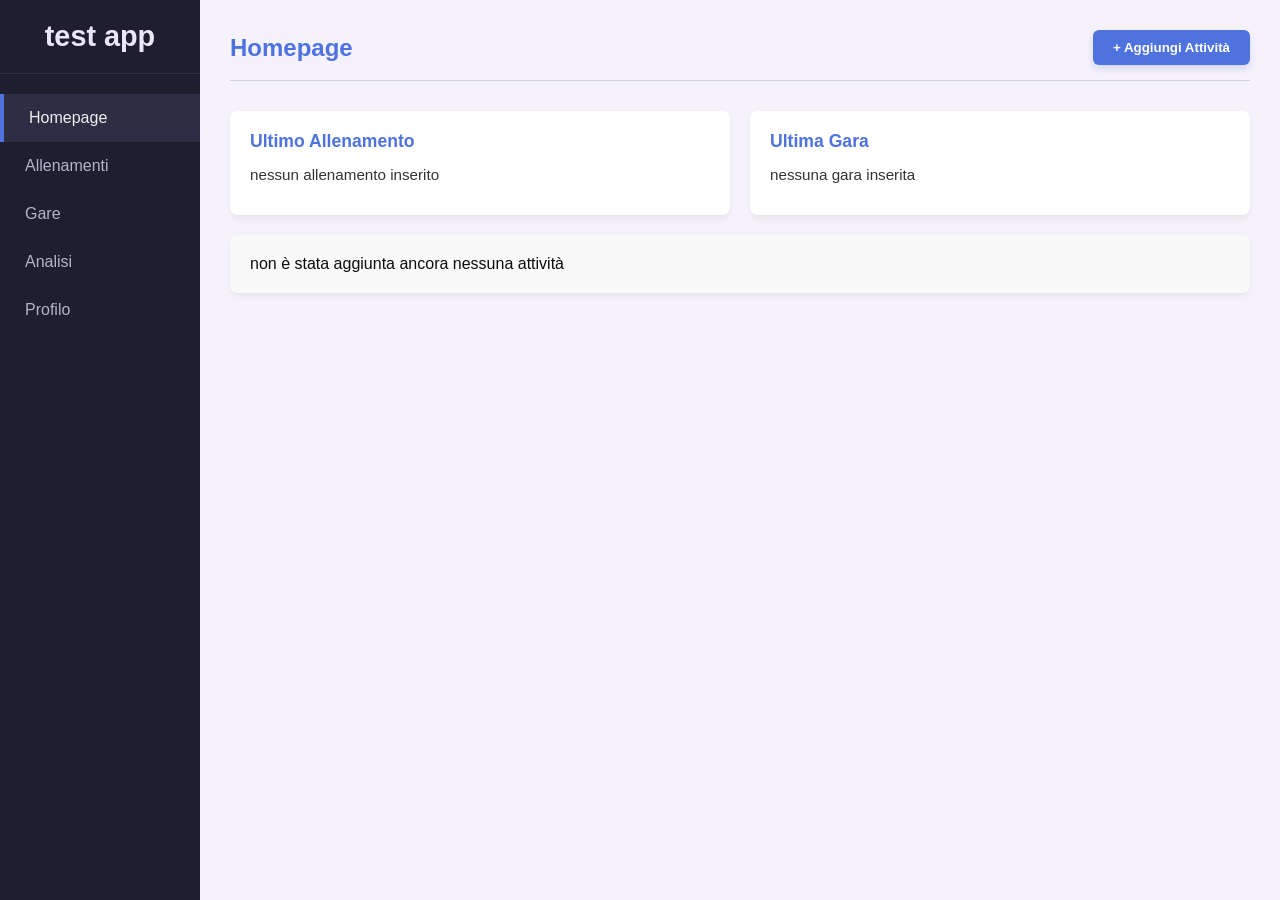
==== index.html @ 4e47ffd7 "update sito update sito" ====
<!DOCTYPE html>
<html lang="it">
    <head>
        <title>homepage</title>
        <meta charset="UTF-8">
        <link rel="stylesheet" href="style.css">
    </head>
    <body>
        <aside class="sidebar"> <!--aside serve per definire una parte della pagina secondaria, menu, sidebar ecc.-->
            <div class="logo"><h2>test app</h2></div><!--!!!!!!!!!!!!!!!!!!!!!!! DA CAMBIARE IL NOMEEEEEEE-->
            <nav class="menu"> <!--nav serve per definire i collegamenti di navigazione principali, quindi, i link alle altre pagine ecc.-->
                <ul>
                    <li><a href="index.html" class="active">Homepage</a></li>
                    <li><a href="allenamenti.html">Allenamenti</a></li>
                    <li><a href="gare.html">Gare</a></li>
                    <li><a href="analisi.html">Analisi</a></li>
                    <li><a href="profilo.html" >Profilo</a></li><!--href serve per inserire un collegamento ipertestuale-->
                </ul>
            </nav>
        </aside>
        <main class="main-content">
            <header>
                <h2>Homepage</h2>
                <div class="header-row">
                    <button class="aggiungiAttivita">+ Aggiungi Attività</button> 
                </div>
            </header>
            <section class="content">
                <div class="card" id="ultimoAllenamentoHome">
                    <div class="card-header"><span>Ultimo Allenamento</span></div>
                    <div class="card-body"><p>nessun allenamento inserito</p></div>
                </div>
                <div class="card" id="ultimaGaraHome">
                    <div class="card-header"><span>Ultima Gara</span></div>
                    <div class="card-body"><p>nessuna gara inserita</p></div>
                </div>
                <div class="card storicoHome">
                    <div class="card-header"><span>Storico Attività</span></div>
                    <div class="card-body storicoHome">
                        <p>non è stata aggiunta ancora nessuna attività</p>
                    </div>
                </div>
            </section>
            <div id="modalAttivita" class="modal">
     <div class="modal-content">
        <h3>Nuova Attività</h3>
            
            <form id="formAttivita">
                <div class="form-group">
                    <label>Tipo di Attività</label>
                    <select id="tipoAttivita">
                        <option value="">Seleziona</option>
                        <option value="allenamento">Allenamento</option>
                        <option value="gara">Gara</option>
                    </select> 
                </div>
                
                <div class="form-group">
                    <label>Data</label>
                    <input type="date" id="dataAttivita">
                </div>
                
                <div class="sezioneAllenamento" style="display:none">
                    <div class="form-group">
                        <label>Tipo di Allenamento</label>
                        <select id="tipoAllenamento">
                            <option value="">Seleziona</option>
                            <option value="lungo">Lungo</option>
                            <option value="ripetute">Ripetute</option>
                            <option value="medio">Medio</option>
                            <option value="fartlek">Fartlek</option>
                            <option value="progressivo">Progressivo</option>
                            <option value="lento">Lento</option>
                            <option value="Tempo">Tempo Run</option>
                            <option value="recovery">Recovery Run</option>
                        </select>
                    </div>
                    
                    <div id="allenamentoSemplice" style="display: none">
                        <div class="form-group">
                            <label>Distanza (km): </label>
                            <input type="number" id="km" min="0.00000000001" step="any">
                        </div>
                        <div class="form-group">
                            <label>Tempo: </label>
                            <input type="text" id="tempoTotale" placeholder="es. 45:30">
                        </div>
                        <p style="margin: 10px 0; font-weight: 600; color: #4e73df;">
                            Ritmo: <span id="ritmoCalcolato">-</span> /km
                        </p>
                    </div>
                    
                    <div id="allenamentoRipetute" style="display: none;">
                        <div class="form-group">
                            <label>Descrizione complessiva: </label>
                            <input type="text" id="descrizioneRipetute" placeholder="ex. 5x600">
                        </div>
                        
                        <label style="font-weight: 600; color: #5a5c69; font-size: 0.9rem;">Tempi singole ripetute:</label>
                        <div id="listaRipetute"></div>
                    </div>
                </div>

                <div id="sezioneGara" style="display:none">
                    <div class="form-group">
                        <label>Distanza: </label>
                        <input type="text" id="tipoGara" placeholder="es. 800m">
                    </div>
                    <div class="form-group">
                        <label>Luogo: </label>
                        <input type="text" id="luogoGara">
                    </div>
                    <div class="form-group">
                        <label>Tempo: </label>
                        <input type="text" id="tempoGara" placeholder="es. 2:02.25">
                    </div>
                </div>
                
                <div class="form-group" style="margin-top: 15px;">
                    <label>Sensazioni</label>
                    <textarea id="sensazioni" rows="3" placeholder="Come è andata?"></textarea>
                </div>
                
                <div class="modal-buttons">
                    <button type="button" id="annullaModal" style="background-color: #ffffff; border-color: #4e73df; color:#5a5c69">Annulla</button>
                    <button type="submit">Salva</button>
                </div>
            </form>
        </div>
    </div>
        </main>
    <script src="js/script.js"></script>
    <script src="js/storage.js"></script>
    <script src="js/utilis.js"></script>
    </body>
</html>
---- style.css ----
* {
    margin: 0px;
    padding: 0px; 
    font-family: 'Segoe UI', Tahoma, Geneva, Verdana, sans-serif;
    box-sizing: border-box;
}

body {
    background-color: #ECE7F8;
    display: flex;
    min-height: 100vh;
}

a {
    text-decoration: none;
}

.sidebar {
    background-color: #1e1e2f;
    color: #ECE7F8;
    width: 200px; 
    display: flex; 
    flex-direction: column;
    position: sticky;
    top: 0;
    height: 100vh;
    z-index: 10;
}

.sidebar .logo {
    padding: 20px;
    text-align: center;
    font-size: 1.2rem; 
    border-bottom: 1px solid #2d2d44;  
}

.sidebar .menu {
    flex: 1;
    padding: 20px 0;
}

.sidebar .menu ul {
    list-style: none; 
}

.sidebar .menu ul li a {
    display: block; 
    padding: 15px 25px;
    color: #b3b3cb;
    transition: all 0.3s ease;
}

.sidebar .menu ul li a:hover,
.sidebar .menu ul li a.active {
    background-color: #2d2d44;
    color: #eee;
    border-left: 4px solid #4e73df;
}

.main-content {
    flex: 1;
    background-color: #f5f2fc;
    padding: 30px;
}

header {
    margin-bottom: 30px;
    padding-bottom: 15px;
    border-bottom: 1px solid #d1d2d3;
    display: flex;
    align-items: center;
    justify-content: space-between;
    width: 100%;
}

header h2 {
    color: #4e73df;
    display: flex;
    align-items: center;
}

.content {
    display: flex;
    gap: 20px;
    flex-wrap: wrap;
}

.card {
    border-radius: 8px;
    padding: 20px;
    background: #ffffff;
    box-shadow: 0 4px 6px rgba(0,0,0,0.05);
    position: relative;
    flex: 1 1 300px;
    display: flex;
    flex-direction: column;
    transition: all 0.3s ease;
}

.card:hover {
    transform: translateY(-3px);
    box-shadow: 0 8px 15px rgba(0,0,0,0.08);
}

.card-header {
    font-weight: 600;
    font-size: 1.1rem;
    margin-bottom: 12px;
    color: #4e73df;
    display: flex;
    align-items: center;
    justify-content: space-between;
    padding-right: 30px;
}

.card-body p {
    color: #333;
    font-size: 0.95rem;
    margin-bottom: 8px;
    line-height: 1.5;
    padding-right: 25px;
}

.card-body p strong {
    color: #5a5c69;
}

.storicoHome {
    flex: 1 1 100%;
    max-width: 100%;
    background: #fafafa;
    opacity: 0.95;
}

button {
    padding: 10px 20px;
    background-color: #4e73df;
    text-align: center;
    cursor: pointer;
    font-weight: 600;
    display: inline-block;
    color: #fff;
    border: none;
    border-radius: 6px;
    box-shadow: 0 4px 6px rgba(78, 115, 223, 0.2);
    transition: all 0.2s ease;
}

button:hover {
    background-color: #375a7f;
    transform: translateY(-2px);
}

.modal {
    display: none; 
    position: fixed;
    z-index: 100;
    left: 0;
    top: 0;
    width: 100%;
    height: 100vh;
    background-color: rgba(0, 0, 0, 0.45); 
    backdrop-filter: blur(4px);
    overflow-y: auto;          
}

.modal.show {
    display: block;
}

.modal-content {
    background-color: #ffffff;
    margin: 40px auto;
    padding: 40px 25px;
    width: 92%;
    max-width: 750px; 
    min-height: auto;
    border-radius: 12px;
    box-shadow: 0 10px 30px rgba(0, 0, 0, 0.3);
}

.modal-content h3 {
    color: #4e73df;
    margin-bottom: 25px;
    font-size: 1.6rem;
    border-bottom: 2px solid #f5f2fc;
    padding-bottom: 10px;
}

.form-group {
    margin-bottom: 20px;
    display: flex;
    flex-direction: column;
    gap: 6px;
}

.form-group label {
    font-weight: 600;
    color: #5a5c69;
    font-size: 0.95rem;
}

.form-group input, 
.form-group select, 
.form-group textarea {
    width: 100%;
    padding: 11px 15px;
    border: 1px solid #d1d2d3;
    border-radius: 6px;
    font-family: inherit;
    font-size: 0.95rem;
    color: #333;
    background-color: #f8f9fc;
    transition: border-color 0.2s, background-color 0.2s;
}

.form-group input:focus, 
.form-group select:focus, 
.form-group textarea:focus {
    outline: none;
    border-color: #4e73df;
    background-color: #ffffff;
}

.sezioneAllenamento, 
#sezioneGara {
    background: #f8f9fc;
    padding: 20px;
    border-radius: 8px;
    border-left: 4px solid #4e73df;
    margin-bottom: 20px;
}

.modal-buttons {
    display: flex;
    justify-content: flex-end;
    gap: 12px;
    margin-top: 30px;
}

.blocco-ripetuta {
    background: #ffffff;
    padding: 12px 15px;
    border-radius: 6px;
    margin-bottom: 10px;
    border: 1px solid #e3e6f0;
    border-left: 4px solid #36b9cc; 
    display: flex;
    flex-wrap: wrap;
    align-items: center;
    gap: 15px;
    animation: comparsaFluida 0.25s ease;
}

.blocco-ripetuta label {
    font-weight: 600;
    min-width: 100px;
    color: #4e73df;
}

.gruppo-input-tempi {
    display: flex;
    gap: 10px;
    flex: 1;
    min-width: 250px;
}

.gruppo-input-tempi input {
    flex: 1;
    padding: 8px 12px;
    border: 1px solid #d1d2d3;
    border-radius: 4px;
    background-color: #f8f9fc;
}

@keyframes comparsaFluida {
    from { opacity: 0; transform: translateY(-8px); }
    to { opacity: 1; transform: translateY(0); }
}

.menu-card-container {
    position: absolute;
    top: 8px;
    right: 8px;
    z-index: 99;
}

.btn-menu-card {
    background: transparent !important;
    border: none !important;
    color: #a0a2b1 !important;
    font-size: 1.3rem !important;
    width: 32px !important;
    height: 32px !important;
    display: flex !important;
    align-items: center !important;
    justify-content: center !important;
    cursor: pointer !important;
    box-shadow: none !important;
    border-radius: 50% !important;
    transition: background-color 0.2s, color 0.2s !important;
    padding: 0 !important;
    margin: 0 !important;
    transform: none !important;
}

.btn-menu-card:hover {
    background-color: rgba(78, 115, 223, 0.1) !important;
    color: #4e73df !important;
}

.dropdown-menu-card {
    display: none;
    position: absolute;
    right: 0;
    top: 36px;
    background-color: #ffffff;
    min-width: 150px;
    box-shadow: 0 4px 12px rgba(0,0,0,0.15);
    border-radius: 6px;
    border: 1px solid #e3e6f0;
    overflow: hidden;
    z-index: 100;
}

.dropdown-menu-card.show {
    display: block;
}

.dropdown-item-card {
    color: #333 !important;
    padding: 10px 15px !important;
    font-size: 0.85rem !important;
    display: block !important;
    width: 100% !important;
    text-align: left !important;
    background: none !important;
    border: none !important;
    border-radius: 0 !important;
    box-shadow: none !important;
    font-weight: 500 !important;
    cursor: pointer !important;
    transform: none !important;
}

.dropdown-item-card:hover {
    background-color: #f8f9fc !important;
    color: #4e73df !important;
}

.dropdown-item-card.elimina {
    color: #e74a3b !important;
    border-top: 1px solid #f5f2fc !important;
}

.dropdown-item-card.elimina:hover {
    background-color: #fff1f0 !important;
    color: #e74a3b !important;
}

.storico-item {
    position: relative;
    padding: 15px 40px 15px 0;
    border-bottom: 1px solid #eee;
}
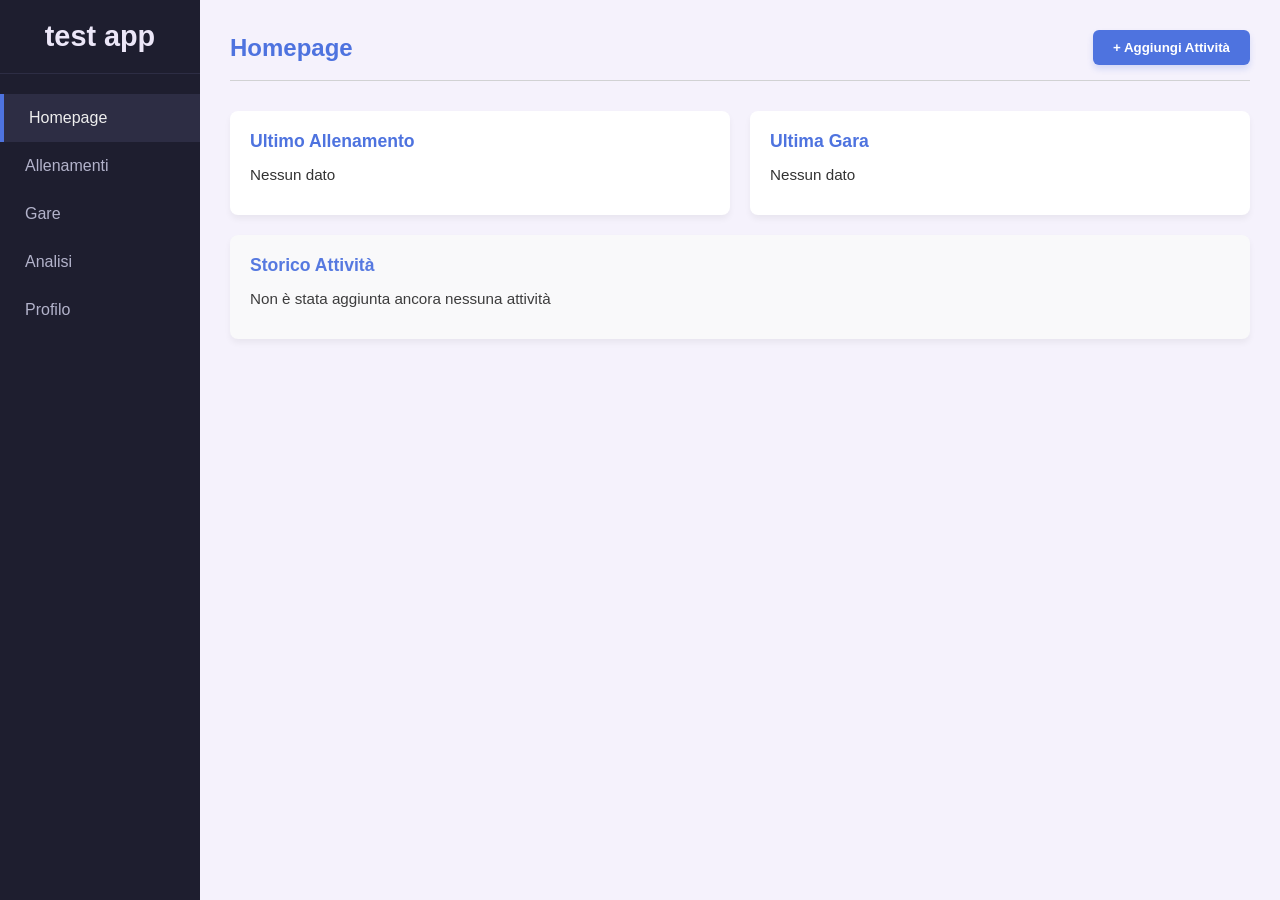
==== commit f95af37d: "nuovi aggiornamenti Aggiornamento dello script.js, calcolo ritmo medio ripetute, impostazione modifi" ====
--- a/index.html
+++ b/index.html
@@ -36,101 +36,101 @@
                 </div>
                 <div class="card storicoHome">
                     <div class="card-header"><span>Storico Attività</span></div>
-                    <div class="card-body storicoHome">
+                    <div class="card-body" id= "storicoHome">
                         <p>non è stata aggiunta ancora nessuna attività</p>
                     </div>
                 </div>
             </section>
             <div id="modalAttivita" class="modal">
-     <div class="modal-content">
-        <h3>Nuova Attività</h3>
-            
-            <form id="formAttivita">
-                <div class="form-group">
-                    <label>Tipo di Attività</label>
-                    <select id="tipoAttivita">
-                        <option value="">Seleziona</option>
-                        <option value="allenamento">Allenamento</option>
-                        <option value="gara">Gara</option>
-                    </select> 
-                </div>
-                
-                <div class="form-group">
-                    <label>Data</label>
-                    <input type="date" id="dataAttivita">
-                </div>
-                
-                <div class="sezioneAllenamento" style="display:none">
-                    <div class="form-group">
-                        <label>Tipo di Allenamento</label>
-                        <select id="tipoAllenamento">
-                            <option value="">Seleziona</option>
-                            <option value="lungo">Lungo</option>
-                            <option value="ripetute">Ripetute</option>
-                            <option value="medio">Medio</option>
-                            <option value="fartlek">Fartlek</option>
-                            <option value="progressivo">Progressivo</option>
-                            <option value="lento">Lento</option>
-                            <option value="Tempo">Tempo Run</option>
-                            <option value="recovery">Recovery Run</option>
-                        </select>
-                    </div>
+            <div class="modal-content">
+                <h3>Nuova Attività</h3>
                     
-                    <div id="allenamentoSemplice" style="display: none">
+                    <form id="formAttivita">
                         <div class="form-group">
-                            <label>Distanza (km): </label>
-                            <input type="number" id="km" min="0.00000000001" step="any">
-                        </div>
-                        <div class="form-group">
-                            <label>Tempo: </label>
-                            <input type="text" id="tempoTotale" placeholder="es. 45:30">
-                        </div>
-                        <p style="margin: 10px 0; font-weight: 600; color: #4e73df;">
-                            Ritmo: <span id="ritmoCalcolato">-</span> /km
-                        </p>
-                    </div>
-                    
-                    <div id="allenamentoRipetute" style="display: none;">
-                        <div class="form-group">
-                            <label>Descrizione complessiva: </label>
-                            <input type="text" id="descrizioneRipetute" placeholder="ex. 5x600">
+                            <label>Tipo di Attività</label>
+                            <select id="tipoAttivita">
+                                <option value="">Seleziona</option>
+                                <option value="allenamento">Allenamento</option>
+                                <option value="gara">Gara</option>
+                            </select> 
                         </div>
                         
-                        <label style="font-weight: 600; color: #5a5c69; font-size: 0.9rem;">Tempi singole ripetute:</label>
-                        <div id="listaRipetute"></div>
-                    </div>
+                        <div class="form-group">
+                            <label>Data</label>
+                            <input type="date" id="dataAttivita">
+                        </div>
+                        
+                        <div class="sezioneAllenamento" style="display:none">
+                            <div class="form-group">
+                                <label>Tipo di Allenamento</label>
+                                <select id="tipoAllenamento">
+                                    <option value="">Seleziona</option>
+                                    <option value="lungo">Lungo</option>
+                                    <option value="ripetute">Ripetute</option>
+                                    <option value="medio">Medio</option>
+                                    <option value="fartlek">Fartlek</option>
+                                    <option value="progressivo">Progressivo</option>
+                                    <option value="lento">Lento</option>
+                                    <option value="Tempo">Tempo Run</option>
+                                    <option value="recovery">Recovery Run</option>
+                                </select>
+                            </div>
+                            
+                            <div id="allenamentoSemplice" style="display: none">
+                                <div class="form-group">
+                                    <label>Distanza (km): </label>
+                                    <input type="number" id="km" min="0.00000000001" step="any">
+                                </div>
+                                <div class="form-group">
+                                    <label>Tempo: </label>
+                                    <input type="text" id="tempoTotale" placeholder="es. 45:30">
+                                </div>
+                                <p style="margin: 10px 0; font-weight: 600; color: #4e73df;">
+                                    Ritmo: <span id="ritmoCalcolato">-</span> /km
+                                </p>
+                            </div>
+                            
+                            <div id="allenamentoRipetute" style="display: none;">
+                                <div class="form-group">
+                                    <label>Descrizione complessiva: </label>
+                                    <input type="text" id="descrizioneRipetute" placeholder="ex. 5x600">
+                                </div>
+                                
+                                <label style="font-weight: 600; color: #5a5c69; font-size: 0.9rem;">Tempi singole ripetute:</label>
+                                <div id="listaRipetute"></div>
+                            </div>
+                        </div>
+
+                        <div id="sezioneGara" style="display:none">
+                            <div class="form-group">
+                                <label>Distanza: </label>
+                                <input type="text" id="tipoGara" placeholder="es. 800m">
+                            </div>
+                            <div class="form-group">
+                                <label>Luogo: </label>
+                                <input type="text" id="luogoGara">
+                            </div>
+                            <div class="form-group">
+                                <label>Tempo: </label>
+                                <input type="text" id="tempoGara" placeholder="es. 2:02.25">
+                            </div>
+                        </div>
+                        
+                        <div class="form-group" style="margin-top: 15px;">
+                            <label>Sensazioni</label>
+                            <textarea id="sensazioni" rows="3" placeholder="Come è andata?"></textarea>
+                        </div>
+                        
+                        <div class="modal-buttons">
+                            <button type="button" id="annullaModal" style="background-color: #ffffff; border-color: #4e73df; color:#5a5c69">Annulla</button>
+                            <button type="submit">Salva</button>
+                        </div>
+                    </form>
                 </div>
-
-                <div id="sezioneGara" style="display:none">
-                    <div class="form-group">
-                        <label>Distanza: </label>
-                        <input type="text" id="tipoGara" placeholder="es. 800m">
-                    </div>
-                    <div class="form-group">
-                        <label>Luogo: </label>
-                        <input type="text" id="luogoGara">
-                    </div>
-                    <div class="form-group">
-                        <label>Tempo: </label>
-                        <input type="text" id="tempoGara" placeholder="es. 2:02.25">
-                    </div>
-                </div>
-                
-                <div class="form-group" style="margin-top: 15px;">
-                    <label>Sensazioni</label>
-                    <textarea id="sensazioni" rows="3" placeholder="Come è andata?"></textarea>
-                </div>
-                
-                <div class="modal-buttons">
-                    <button type="button" id="annullaModal" style="background-color: #ffffff; border-color: #4e73df; color:#5a5c69">Annulla</button>
-                    <button type="submit">Salva</button>
-                </div>
-            </form>
-        </div>
-    </div>
+            </div>
         </main>
-    <script src="js/script.js"></script>
     <script src="js/storage.js"></script>
     <script src="js/utilis.js"></script>
+    <script src="js/script.js"></script>
     </body>
 </html>
